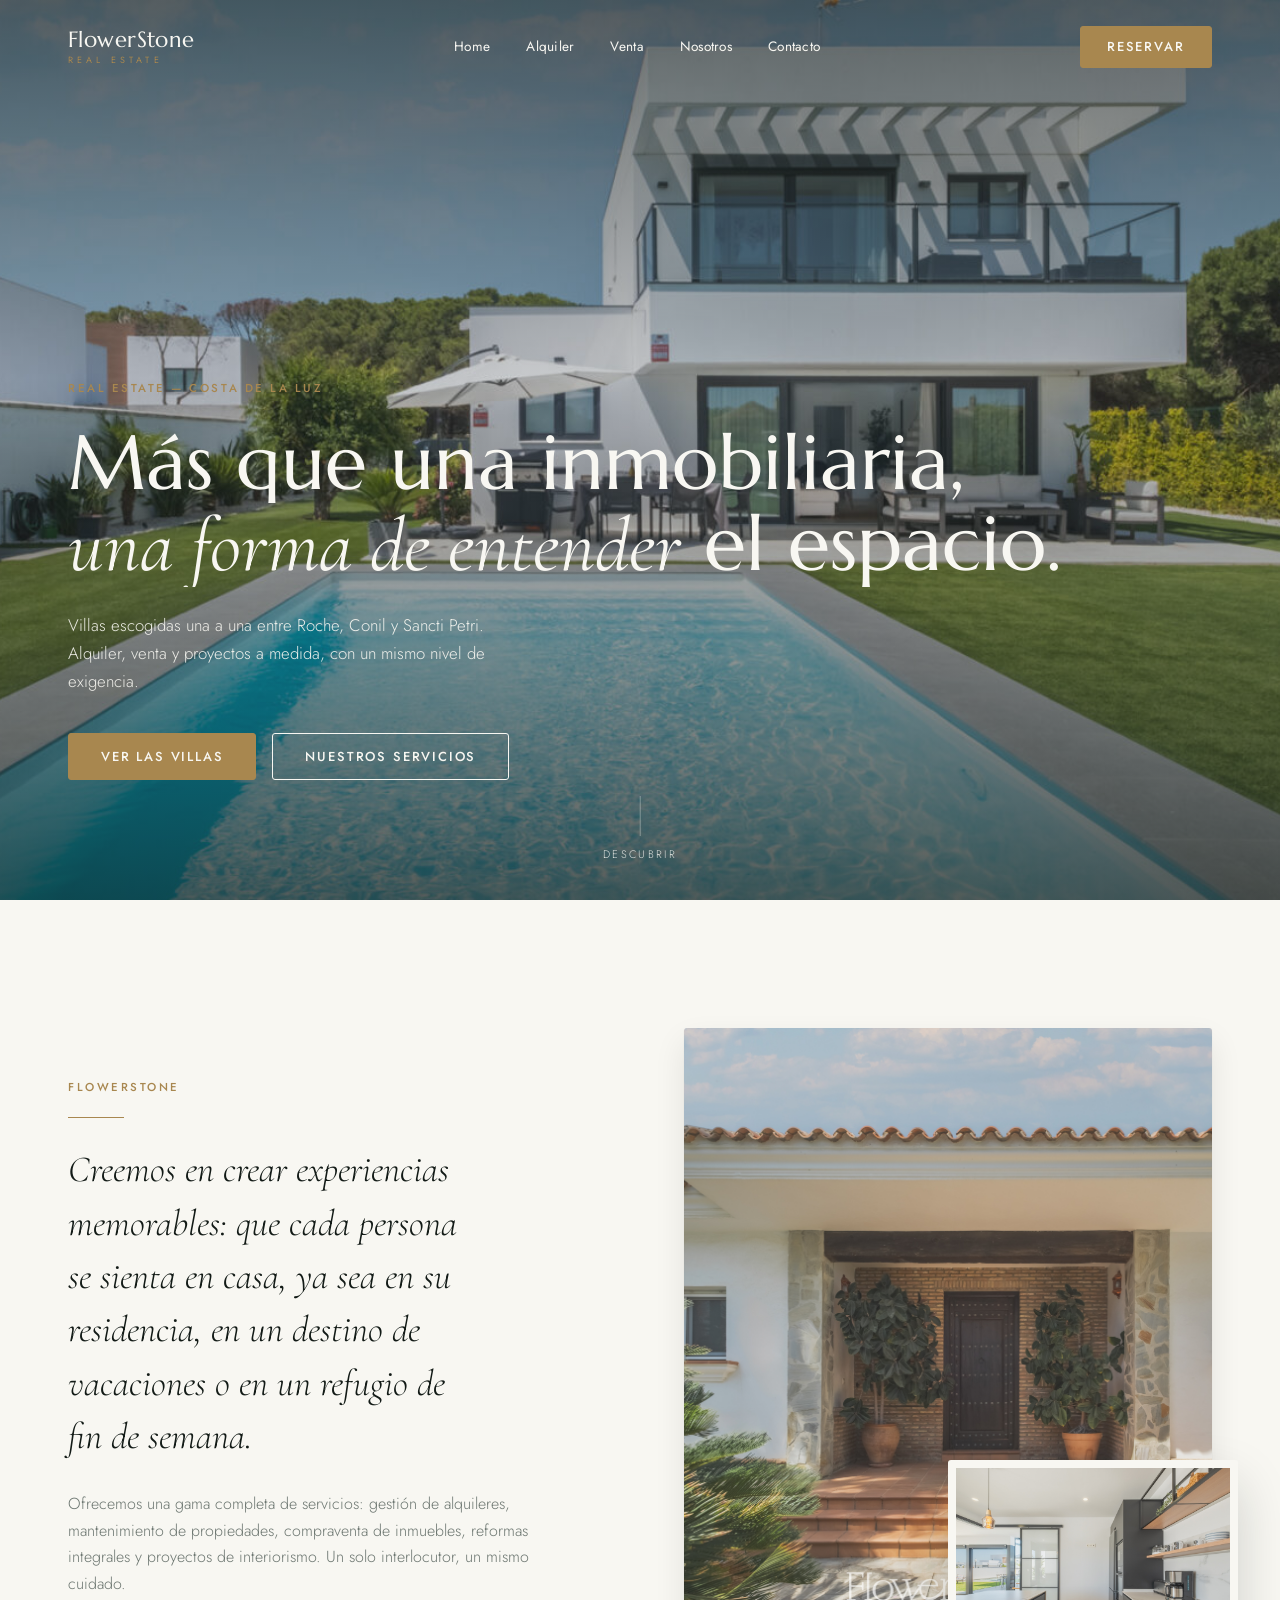
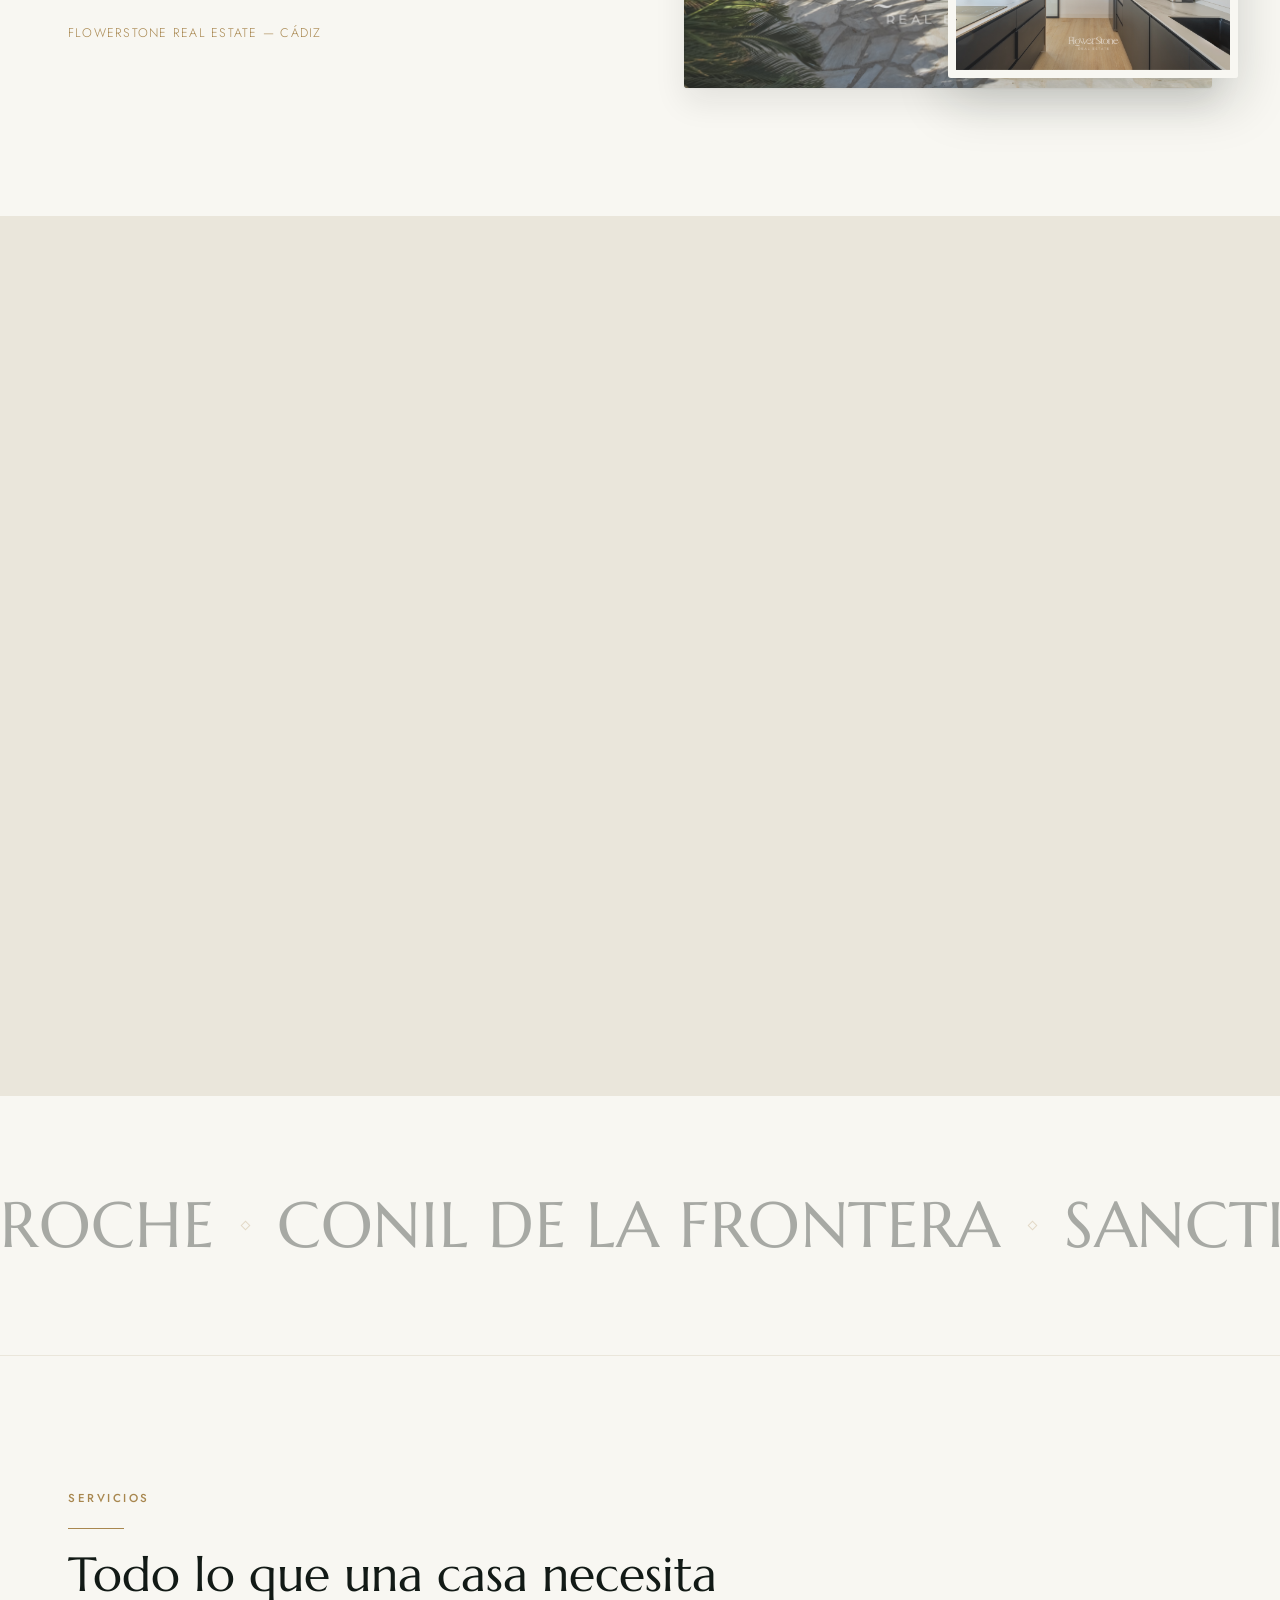
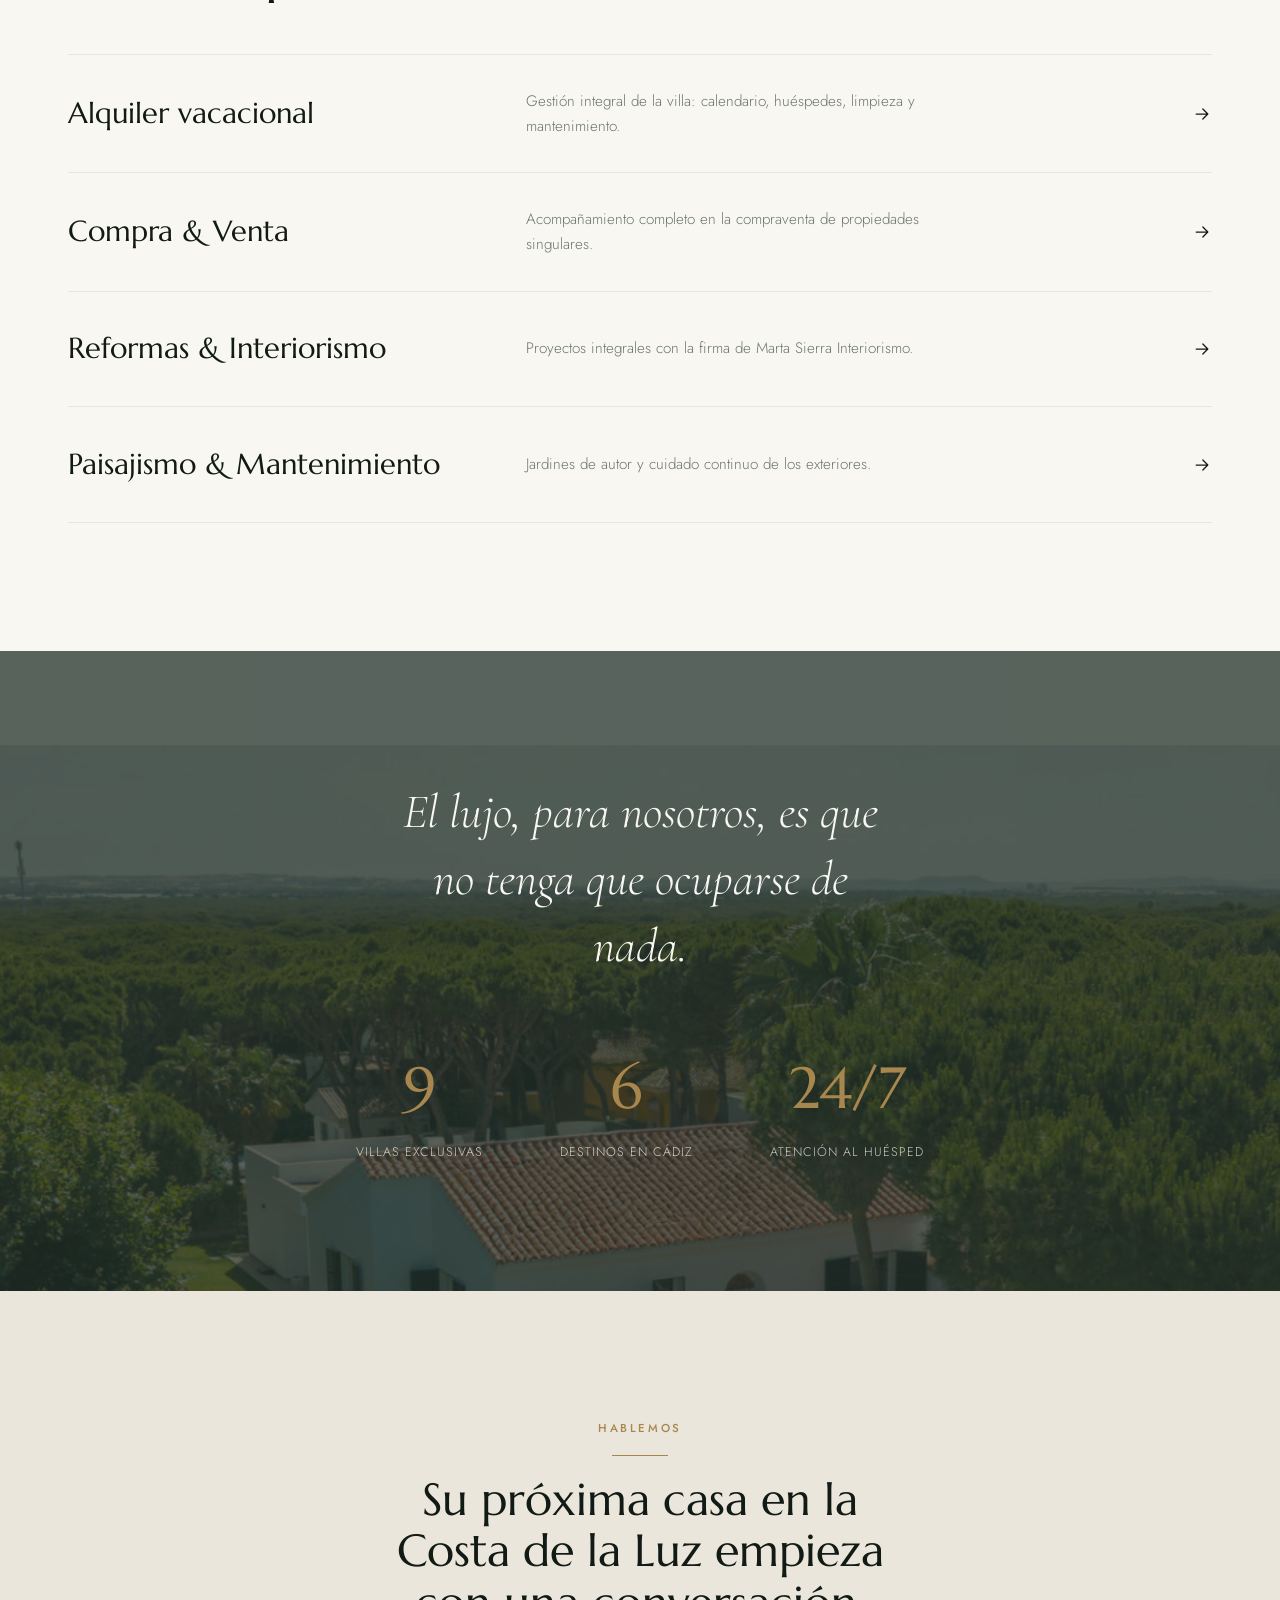
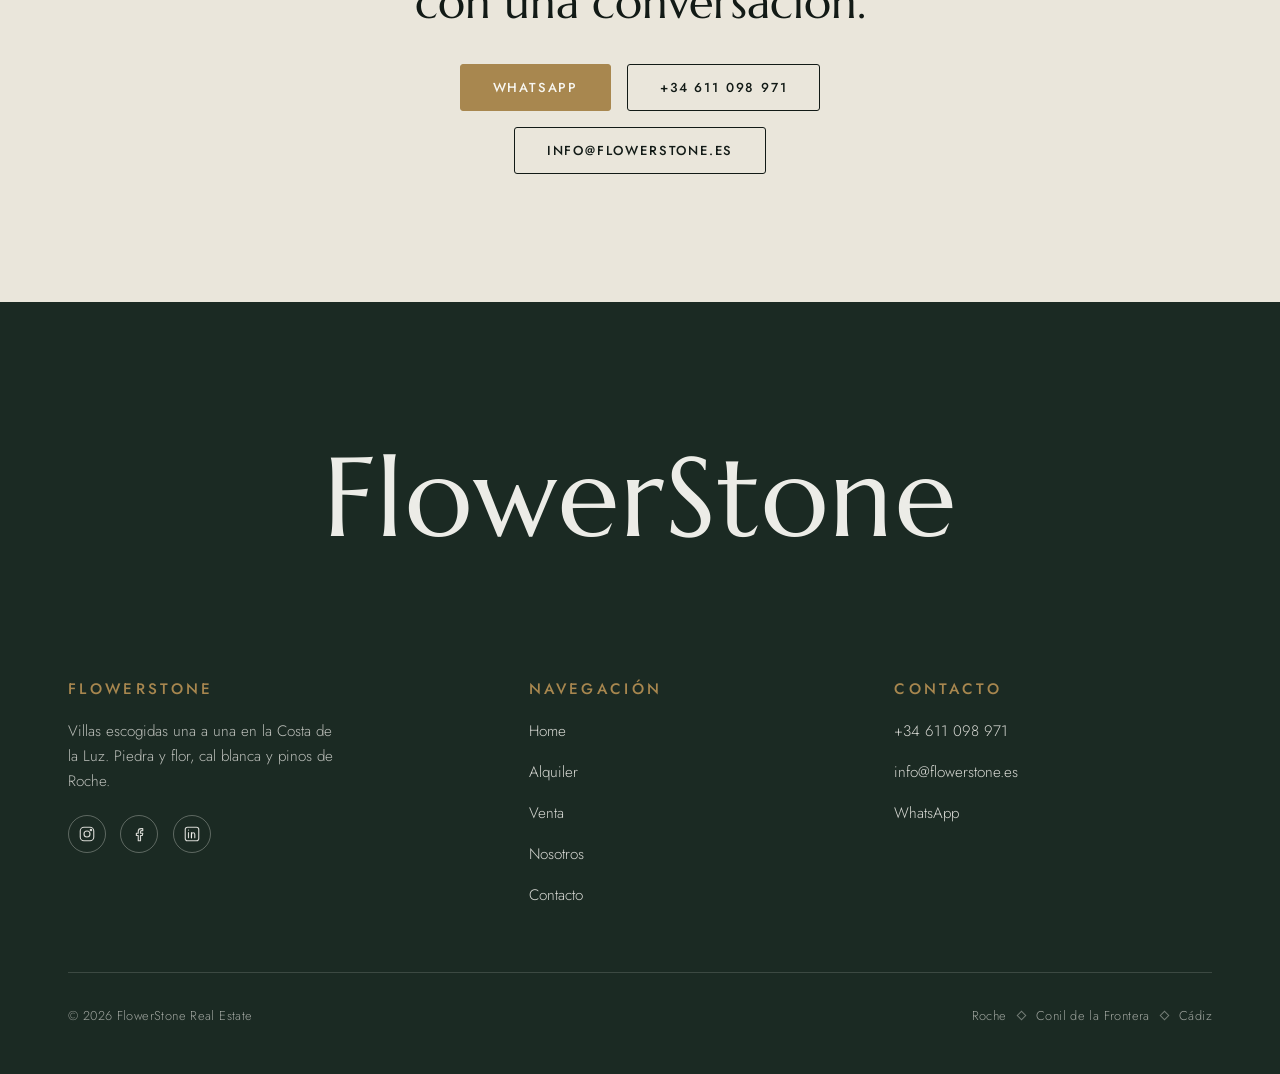
==== index.html @ 2dc4daee "Rediseño premium de FlowerStone Real Estate (home + alquiler) Sitio estático de dos páginas con sist" ====
<!doctype html>
<html lang="es">
<head>
  <meta charset="UTF-8">
  <meta name="viewport" content="width=device-width, initial-scale=1">
  <title>FlowerStone Real Estate — Villas en la Costa de la Luz</title>
  <meta name="description" content="FlowerStone Real Estate: villas escogidas una a una en Roche, Conil y Sancti Petri. Alquiler, venta, reformas e interiorismo con un mismo nivel de exigencia.">
  <link rel="icon" href="assets/img/favicon.webp" type="image/webp">

  <link rel="preconnect" href="https://fonts.googleapis.com">
  <link rel="preconnect" href="https://fonts.gstatic.com" crossorigin>
  <link href="https://fonts.googleapis.com/css2?family=Marcellus&family=Cormorant+Garamond:ital,wght@1,400;1,500;1,600&family=Jost:wght@300;400;500&display=swap" rel="stylesheet">

  <link rel="preload" as="image" href="assets/img/joviano-hero.jpg" fetchpriority="high">
  <link rel="stylesheet" href="css/styles.css">
</head>
<body>

  <div id="preloader" aria-hidden="true">
    <span class="preloader__word">FlowerStone</span>
  </div>

  <header class="nav" id="nav">
    <div class="container nav__inner">
      <a class="logo" href="index.html" aria-label="FlowerStone Real Estate — inicio">
        <span class="logo__word">FlowerStone</span><span class="logo__sub">Real Estate</span>
      </a>
      <nav class="nav__links" aria-label="Principal">
        <a href="index.html">Home</a>
        <a href="alquiler.html">Alquiler</a>
        <a href="https://flowerstone.es/propiedades-en-venta/">Venta</a>
        <a href="https://flowerstone.es/nosotros/">Nosotros</a>
        <a href="https://flowerstone.es/contact/">Contacto</a>
      </nav>
      <a class="btn btn--bronze nav__cta" data-magnetic href="https://api.whatsapp.com/send?phone=611098971">Reservar</a>
      <button class="nav__toggle" aria-label="Abrir menú" aria-expanded="false"><span></span><span></span></button>
    </div>
  </header>

  <main id="main">

    <!-- 3. HERO -->
    <section class="hero" id="hero">
      <div class="hero__media">
        <img src="assets/img/joviano-hero.jpg" alt="Villa Joviano al atardecer, piscina privada frente al pinar de la Costa de la Luz" fetchpriority="high">
        <div class="hero__scrim"></div>
      </div>
      <div class="container hero__content">
        <p class="eyebrow">Real Estate — Costa de la Luz</p>
        <h1 class="hero__title">
          <span class="hero__line"><span class="hero__line-inner">Más que una inmobiliaria,</span></span>
          <span class="hero__line"><span class="hero__line-inner"><em>una forma de entender</em> el espacio.</span></span>
        </h1>
        <p class="hero__sub">Villas escogidas una a una entre Roche, Conil y Sancti Petri. Alquiler, venta y proyectos a medida, con un mismo nivel de exigencia.</p>
        <div class="hero__actions">
          <a class="btn btn--bronze" data-magnetic href="alquiler.html">Ver las villas</a>
          <a class="btn btn--ghost" data-magnetic href="#servicios">Nuestros servicios</a>
        </div>
      </div>
      <a href="#manifiesto" class="hero__scroll">
        <span class="hero__scroll-line"></span>
        <span>Descubrir</span>
      </a>
    </section>

    <!-- 4. MANIFIESTO -->
    <section class="manifiesto" id="manifiesto">
      <div class="container manifiesto__grid">
        <div class="manifiesto__text">
          <p class="eyebrow reveal">FlowerStone</p>
          <span class="rule reveal" data-delay="1"></span>
          <blockquote class="manifiesto__quote reveal" data-delay="1">Creemos en crear experiencias memorables: que cada persona se sienta en casa, ya sea en su residencia, en un destino de vacaciones o en un refugio de fin de semana.</blockquote>
          <p class="manifiesto__body reveal" data-delay="2">Ofrecemos una gama completa de servicios: gestión de alquileres, mantenimiento de propiedades, compraventa de inmuebles, reformas integrales y proyectos de interiorismo. Un solo interlocutor, un mismo cuidado.</p>
          <p class="manifiesto__signature reveal" data-delay="3">FlowerStone Real Estate — Cádiz</p>
        </div>
        <div class="manifiesto__media reveal" data-delay="2">
          <div class="manifiesto__media-main">
            <img src="assets/img/interior-1.jpg" alt="Interior luminoso de una villa FlowerStone, líneas cálidas y mobiliario cuidado" loading="lazy">
          </div>
          <div class="manifiesto__media-offset">
            <img src="assets/img/guadalajara-2.jpg" alt="Detalle del jardín y la piscina de Villa Guadalajara" loading="lazy">
          </div>
        </div>
      </div>
    </section>

    <!-- 5. VILLAS DESTACADAS -->
    <section class="villas-featured" id="villas">
      <div class="container">
        <div class="villas-featured__header reveal">
          <div>
            <p class="eyebrow">La colección</p>
            <span class="rule" data-delay="1"></span>
            <h2>Villas que <em>respiran</em> calma</h2>
          </div>
          <a class="villas-featured__all" href="alquiler.html">
            Ver todas
            <svg viewBox="0 0 24 24" fill="none" stroke="currentColor" stroke-width="1.5" stroke-linecap="round" stroke-linejoin="round" aria-hidden="true"><path d="M5 12h14M13 6l6 6-6 6"/></svg>
          </a>
        </div>

        <div class="villas-featured__grid">
          <a class="villa-card reveal" data-delay="1" href="https://flowerstone.es/properties/villa-suecia/">
            <div class="villa-card__media">
              <img src="assets/img/suecia.png" alt="Villa Suecia, fachada y piscina privada en Roche" loading="lazy">
              <span class="villa-card__price">desde 915 € / noche</span>
            </div>
            <div class="villa-card__body">
              <h3 class="villa-card__name">Villa Suecia</h3>
              <p class="villa-card__meta">
                <svg viewBox="0 0 24 24" fill="none" stroke="currentColor" stroke-width="1.5" stroke-linecap="round" stroke-linejoin="round" aria-hidden="true"><path d="M12 21s-7-7.58-7-12a7 7 0 0 1 14 0c0 4.42-7 12-7 12Z"/><circle cx="12" cy="9" r="2.4"/></svg>
                Roche, Conil
              </p>
              <p class="villa-card__desc">Amplia y elegante, pensada para familias numerosas y grupos.</p>
              <span class="villa-card__link">
                Ver villa
                <svg viewBox="0 0 24 24" fill="none" stroke="currentColor" stroke-width="1.5" stroke-linecap="round" stroke-linejoin="round" aria-hidden="true"><path d="M5 12h14M13 6l6 6-6 6"/></svg>
              </span>
            </div>
          </a>

          <a class="villa-card reveal" data-delay="2" href="https://flowerstone.es/properties/villa-america/">
            <div class="villa-card__media">
              <img src="assets/img/america-hero.jpg" alt="Villa América junto a los pinos, luz atlántica al atardecer" loading="lazy">
              <span class="villa-card__price">desde 450 € / noche</span>
            </div>
            <div class="villa-card__body">
              <h3 class="villa-card__name">Villa América</h3>
              <p class="villa-card__meta">
                <svg viewBox="0 0 24 24" fill="none" stroke="currentColor" stroke-width="1.5" stroke-linecap="round" stroke-linejoin="round" aria-hidden="true"><path d="M12 21s-7-7.58-7-12a7 7 0 0 1 14 0c0 4.42-7 12-7 12Z"/><circle cx="12" cy="9" r="2.4"/></svg>
                Roche, Conil
              </p>
              <p class="villa-card__desc">Luz atlántica y espacios abiertos a un jardín en calma.</p>
              <span class="villa-card__link">
                Ver villa
                <svg viewBox="0 0 24 24" fill="none" stroke="currentColor" stroke-width="1.5" stroke-linecap="round" stroke-linejoin="round" aria-hidden="true"><path d="M5 12h14M13 6l6 6-6 6"/></svg>
              </span>
            </div>
          </a>

          <a class="villa-card reveal" data-delay="3" href="https://flowerstone.es/properties/villa-joviano/">
            <div class="villa-card__media">
              <img src="assets/img/joviano-hero.jpg" alt="Villa Joviano, arquitectura serena junto a la piscina" loading="lazy">
              <span class="villa-card__price">desde 330 € / noche</span>
            </div>
            <div class="villa-card__body">
              <h3 class="villa-card__name">Villa Joviano</h3>
              <p class="villa-card__meta">
                <svg viewBox="0 0 24 24" fill="none" stroke="currentColor" stroke-width="1.5" stroke-linecap="round" stroke-linejoin="round" aria-hidden="true"><path d="M12 21s-7-7.58-7-12a7 7 0 0 1 14 0c0 4.42-7 12-7 12Z"/><circle cx="12" cy="9" r="2.4"/></svg>
                Costa de la Luz
              </p>
              <p class="villa-card__desc">Arquitectura serena con piscina privada frente al pinar.</p>
              <span class="villa-card__link">
                Ver villa
                <svg viewBox="0 0 24 24" fill="none" stroke="currentColor" stroke-width="1.5" stroke-linecap="round" stroke-linejoin="round" aria-hidden="true"><path d="M5 12h14M13 6l6 6-6 6"/></svg>
              </span>
            </div>
          </a>
        </div>
      </div>
    </section>

    <!-- 6. MARQUEE DESTINOS -->
    <section class="marquee-section" aria-label="Destinos FlowerStone">
      <div class="marquee">
        <div class="marquee__track">
          <span class="marquee__group">
            ROCHE <span class="diamond"></span> CONIL DE LA FRONTERA <span class="diamond"></span> SANCTI PETRI <span class="diamond"></span> LA BARROSA <span class="diamond"></span> EL PALMAR <span class="diamond"></span> CÁDIZ <span class="diamond"></span>
          </span>
          <span class="marquee__group" aria-hidden="true">
            ROCHE <span class="diamond"></span> CONIL DE LA FRONTERA <span class="diamond"></span> SANCTI PETRI <span class="diamond"></span> LA BARROSA <span class="diamond"></span> EL PALMAR <span class="diamond"></span> CÁDIZ <span class="diamond"></span>
          </span>
        </div>
      </div>
    </section>

    <!-- 7. SERVICIOS -->
    <section class="servicios" id="servicios">
      <div class="container">
        <div class="servicios__header reveal">
          <p class="eyebrow">Servicios</p>
          <span class="rule" data-delay="1"></span>
          <h2>Todo lo que una casa necesita</h2>
        </div>

        <div class="service-rows">
          <a class="service-row reveal" href="alquiler.html" data-thumb="assets/img/francia-2.jpg">
            <span class="service-row__name">Alquiler vacacional</span>
            <span class="service-row__desc">Gestión integral de la villa: calendario, huéspedes, limpieza y mantenimiento.</span>
            <span class="service-row__arrow">
              <svg viewBox="0 0 24 24" fill="none" stroke="currentColor" stroke-width="1.5" stroke-linecap="round" stroke-linejoin="round" aria-hidden="true"><path d="M5 12h14M13 6l6 6-6 6"/></svg>
            </span>
          </a>
          <a class="service-row reveal" data-delay="1" href="https://flowerstone.es/compra-venta/" data-thumb="assets/img/irlanda-2.jpg">
            <span class="service-row__name">Compra &amp; Venta</span>
            <span class="service-row__desc">Acompañamiento completo en la compraventa de propiedades singulares.</span>
            <span class="service-row__arrow">
              <svg viewBox="0 0 24 24" fill="none" stroke="currentColor" stroke-width="1.5" stroke-linecap="round" stroke-linejoin="round" aria-hidden="true"><path d="M5 12h14M13 6l6 6-6 6"/></svg>
            </span>
          </a>
          <a class="service-row reveal" data-delay="2" href="https://flowerstone.es/reformas/" data-thumb="assets/img/interior-2.jpg">
            <span class="service-row__name">Reformas &amp; Interiorismo</span>
            <span class="service-row__desc">Proyectos integrales con la firma de Marta Sierra Interiorismo.</span>
            <span class="service-row__arrow">
              <svg viewBox="0 0 24 24" fill="none" stroke="currentColor" stroke-width="1.5" stroke-linecap="round" stroke-linejoin="round" aria-hidden="true"><path d="M5 12h14M13 6l6 6-6 6"/></svg>
            </span>
          </a>
          <a class="service-row reveal" data-delay="3" href="https://flowerstone.es/paisajismo/" data-thumb="assets/img/guadalajara-2.jpg">
            <span class="service-row__name">Paisajismo &amp; Mantenimiento</span>
            <span class="service-row__desc">Jardines de autor y cuidado continuo de los exteriores.</span>
            <span class="service-row__arrow">
              <svg viewBox="0 0 24 24" fill="none" stroke="currentColor" stroke-width="1.5" stroke-linecap="round" stroke-linejoin="round" aria-hidden="true"><path d="M5 12h14M13 6l6 6-6 6"/></svg>
            </span>
          </a>
        </div>
      </div>
      <div class="service-row__floating" aria-hidden="true"><img alt=""></div>
    </section>

    <!-- 8. BANDA EXPERIENCIA (parallax) + CONTADORES -->
    <section class="experience">
      <div class="experience__media">
        <img src="assets/img/america-hero.jpg" alt="Villa América entre pinos, luz cálida de la Costa de la Luz" loading="lazy">
      </div>
      <div class="experience__scrim"></div>
      <div class="container experience__content">
        <blockquote class="experience__quote reveal">El lujo, para nosotros, es que no tenga que ocuparse de nada.</blockquote>
        <div class="stats">
          <div class="stats__item reveal" data-delay="1">
            <span class="stats__value" data-count data-target="9">0</span>
            <span class="stats__label">villas exclusivas</span>
          </div>
          <div class="stats__item reveal" data-delay="2">
            <span class="stats__value" data-count data-target="6">0</span>
            <span class="stats__label">destinos en Cádiz</span>
          </div>
          <div class="stats__item reveal" data-delay="3">
            <span class="stats__value">24/7</span>
            <span class="stats__label">atención al huésped</span>
          </div>
        </div>
      </div>
    </section>

    <!-- 9. CTA BAND -->
    <section class="cta-band">
      <div class="container cta-band__inner">
        <p class="eyebrow reveal">Hablemos</p>
        <span class="rule reveal" data-delay="1"></span>
        <h2 class="reveal" data-delay="1">Su próxima casa en la Costa de la Luz empieza con una conversación.</h2>
        <div class="cta-band__actions reveal" data-delay="2">
          <a class="btn btn--bronze" data-magnetic href="https://api.whatsapp.com/send?phone=611098971">WhatsApp</a>
          <a class="btn btn--ghost" data-magnetic href="tel:+34611098971">+34 611 098 971</a>
          <a class="btn btn--ghost" data-magnetic href="mailto:info@flowerstone.es">info@flowerstone.es</a>
        </div>
      </div>
    </section>

  </main>

  <!-- 10. FOOTER -->
  <footer class="footer">
    <div class="container">
      <p class="footer__wordmark">FlowerStone</p>
      <div class="footer__grid">
        <div class="footer__col">
          <p class="eyebrow">FlowerStone</p>
          <p>Villas escogidas una a una en la Costa de la Luz. Piedra y flor, cal blanca y pinos de Roche.</p>
          <div class="footer__social">
            <a href="https://www.instagram.com/flowerstone_realestate/" aria-label="Instagram" target="_blank" rel="noopener">
              <svg viewBox="0 0 24 24" fill="none" stroke="currentColor" stroke-width="1.5" stroke-linecap="round" stroke-linejoin="round" aria-hidden="true"><rect x="3" y="3" width="18" height="18" rx="5"/><circle cx="12" cy="12" r="4"/><circle cx="17.3" cy="6.7" r="1"/></svg>
            </a>
            <a href="https://www.facebook.com/p/FlowerStone-61554717839087/" aria-label="Facebook" target="_blank" rel="noopener">
              <svg viewBox="0 0 24 24" fill="none" stroke="currentColor" stroke-width="1.5" stroke-linecap="round" stroke-linejoin="round" aria-hidden="true"><path d="M14 21v-7h2.5l.5-3H14V9c0-.9.3-1.5 1.6-1.5H17V4.9c-.3 0-1.2-.1-2.3-.1-2.3 0-3.7 1.4-3.7 3.9V11H8.5v3H11v7h3Z"/></svg>
            </a>
            <a href="https://www.linkedin.com/company/flowerstone-real-estate/" aria-label="LinkedIn" target="_blank" rel="noopener">
              <svg viewBox="0 0 24 24" fill="none" stroke="currentColor" stroke-width="1.5" stroke-linecap="round" stroke-linejoin="round" aria-hidden="true"><rect x="3" y="3" width="18" height="18" rx="3"/><line x1="7.3" y1="10.2" x2="7.3" y2="17"/><line x1="7.3" y1="6.8" x2="7.3" y2="6.81"/><path d="M11.3 17v-4.2c0-1.3.9-2.4 2.3-2.4s2.1 1.1 2.1 2.4V17"/><line x1="11.3" y1="10.2" x2="11.3" y2="17"/></svg>
            </a>
          </div>
        </div>
        <nav class="footer__col" aria-label="Footer">
          <p class="eyebrow">Navegación</p>
          <a href="index.html">Home</a>
          <a href="alquiler.html">Alquiler</a>
          <a href="https://flowerstone.es/propiedades-en-venta/">Venta</a>
          <a href="https://flowerstone.es/nosotros/">Nosotros</a>
          <a href="https://flowerstone.es/contact/">Contacto</a>
        </nav>
        <div class="footer__col">
          <p class="eyebrow">Contacto</p>
          <a href="tel:+34611098971">+34 611 098 971</a>
          <a href="mailto:info@flowerstone.es">info@flowerstone.es</a>
          <a href="https://api.whatsapp.com/send?phone=611098971">WhatsApp</a>
        </div>
      </div>
      <div class="footer__bottom">
        <span>© 2026 FlowerStone Real Estate</span>
        <span class="footer__places">Roche <span class="diamond"></span> Conil de la Frontera <span class="diamond"></span> Cádiz</span>
      </div>
    </div>
  </footer>

  <script src="js/main.js"></script>
</body>
</html>
---- css/styles.css ----
/* =========================================================================
   FlowerStone Real Estate — CSS compartido (home + alquiler)
   "Piedra y flor": mineral (Marcellus) + botánico (Cormorant italic) + Jost.
   Contrato de clases compartidas: nav, footer, botones, villa-card, reveal,
   marquee, cta-band, eyebrow/rule/diamond, container. Ver DESIGN-SPEC.md.
   ========================================================================= */

/* ---------- Tokens ---------- */
:root {
  --ink:    #121A16;
  --pine:   #1B2A23;
  --paper:  #F8F7F2;
  --stone:  #EAE6DB;
  --bronze: #A8874F;
  --mist:   #6C7670;

  --font-display: 'Marcellus', serif;
  --font-accent:  'Cormorant Garamond', serif;
  --font-body:    'Jost', sans-serif;

  --ease: cubic-bezier(.25,.8,.25,1);

  --container-max: 1240px;
  --container-pad: clamp(1.25rem, 4vw, 3rem);
  --section-pad:   clamp(5rem, 10vw, 9rem);

  --radius-sm: 3px;
  --shadow-card:       0 1px 2px rgba(18,26,22,.05), 0 14px 32px rgba(18,26,22,.09);
  --shadow-card-hover: 0 24px 52px rgba(18,26,22,.18);
}

/* ---------- Reset ligero ---------- */
*, *::before, *::after { box-sizing: border-box; }
* { margin: 0; padding: 0; }
html { -webkit-text-size-adjust: 100%; scroll-behavior: smooth; }
body {
  overflow-x: clip;
  background: var(--paper);
  color: var(--ink);
  font-family: var(--font-body);
  font-weight: 300;
  font-size: 16px;
  line-height: 1.65;
  -webkit-font-smoothing: antialiased;
  -moz-osx-font-smoothing: grayscale;
  text-rendering: optimizeLegibility;
}
img, picture, video, svg { display: block; max-width: 100%; height: auto; }
a { color: inherit; text-decoration: none; }
ul, ol { list-style: none; }
button { font: inherit; background: none; border: none; padding: 0; }
input, textarea, select { font: inherit; color: inherit; }
h1, h2, h3, h4 {
  font-family: var(--font-display);
  font-weight: 400;
  line-height: 1.15;
  text-wrap: balance;
}
p { max-width: 65ch; }
em, i { font-family: var(--font-accent); font-style: italic; font-weight: 400; }
::selection { background: rgba(168,135,79,.28); color: var(--ink); }

/* Focus visible global */
a:focus-visible,
button:focus-visible,
[tabindex]:focus-visible {
  outline: 2px solid var(--bronze);
  outline-offset: 3px;
  border-radius: 2px;
}
.btn:focus:not(:focus-visible) { outline: none; }

/* ---------- Layout ---------- */
.container {
  width: 100%;
  max-width: var(--container-max);
  margin-inline: auto;
  padding-inline: var(--container-pad);
}

/* =========================================================================
   Botones
   ========================================================================= */
.btn {
  position: relative;
  display: inline-flex;
  align-items: center;
  justify-content: center;
  gap: .55rem;
  font-family: var(--font-body);
  font-weight: 500;
  text-transform: uppercase;
  letter-spacing: .14em;
  font-size: 13px;
  line-height: 1;
  padding: 1rem 2rem;
  border-radius: var(--radius-sm);
  border: 1px solid transparent;
  cursor: pointer;
  overflow: hidden;
  isolation: isolate;
  white-space: nowrap;
  transition: background-color .35s var(--ease), color .35s var(--ease),
              border-color .35s var(--ease), transform .35s var(--ease),
              box-shadow .35s var(--ease);
}
.btn--bronze {
  background: var(--bronze);
  border-color: var(--bronze);
  color: var(--paper);
}
.btn--bronze:hover,
.btn--bronze:focus-visible {
  background: var(--ink);
  border-color: var(--ink);
  transform: translateY(-3px);
  box-shadow: 0 16px 30px rgba(18,26,22,.28);
}
/* Ghost: hereda color del contexto (currentColor) para funcionar tanto sobre
   fondos oscuros (hero, pine) como claros (stone, paper). El relleno hover
   es siempre --ink con texto --paper: buen contraste en ambos casos. */
.btn--ghost {
  background: transparent;
  border-color: currentColor;
  color: currentColor;
}
.btn--ghost::before {
  content: '';
  position: absolute;
  inset: 0;
  background: var(--ink);
  transform: scaleX(0);
  transform-origin: left;
  transition: transform .4s var(--ease);
  z-index: -1;
}
.btn--ghost:hover,
.btn--ghost:focus-visible { color: var(--paper); }
.btn--ghost:hover::before,
.btn--ghost:focus-visible::before { transform: scaleX(1); }

/* =========================================================================
   Eyebrow / Rule / Diamond — firma visual
   ========================================================================= */
.eyebrow {
  display: inline-flex;
  align-items: center;
  gap: .55rem;
  font-family: var(--font-body);
  font-weight: 500;
  text-transform: uppercase;
  letter-spacing: .22em;
  font-size: 11.5px;
  color: var(--bronze);
}
.rule {
  display: block;
  width: 3.5rem;
  height: 1px;
  background: var(--bronze);
  transform-origin: left;
  transform: scaleX(0);
  transition: transform 1.1s ease;
  margin-block: 1.1rem 0;
}
.rule.in-view { transform: scaleX(1); }
.diamond {
  display: inline-block;
  width: 7px;
  height: 7px;
  border: 1px solid var(--bronze);
  transform: rotate(45deg);
  flex: none;
}

/* =========================================================================
   Reveal on scroll
   ========================================================================= */
.reveal {
  opacity: 0;
  transform: translateY(26px);
  transition: opacity .8s var(--ease), transform .8s var(--ease);
}
.reveal.in-view { opacity: 1; transform: translateY(0); }
.reveal[data-delay="1"] { transition-delay: .1s; }
.reveal[data-delay="2"] { transition-delay: .2s; }
.reveal[data-delay="3"] { transition-delay: .3s; }

/* =========================================================================
   Preloader (solo home)
   ========================================================================= */
#preloader {
  position: fixed;
  inset: 0;
  z-index: 9999;
  display: flex;
  align-items: center;
  justify-content: center;
  background: var(--ink);
  transition: transform 1s var(--ease);
  will-change: transform;
}
#preloader.preloader--lift { transform: translateY(-100%); }
.preloader__word {
  font-family: var(--font-display);
  color: var(--paper);
  font-size: clamp(1.8rem, 5vw, 3rem);
  letter-spacing: .04em;
  opacity: 0;
  transform: translateY(16px);
  animation: preloaderRise 1s var(--ease) .1s forwards;
}
@keyframes preloaderRise { to { opacity: 1; transform: translateY(0); } }
body.is-loading { overflow: hidden; height: 100vh; }

/* =========================================================================
   Logo
   ========================================================================= */
.logo {
  display: inline-flex;
  flex-direction: column;
  gap: .3rem;
  line-height: 1;
}
.logo__word {
  font-family: var(--font-display);
  font-size: 1.35rem;
  letter-spacing: .02em;
  color: currentColor;
}
.logo__sub {
  font-family: var(--font-body);
  font-weight: 400;
  text-transform: uppercase;
  font-size: 9px;
  letter-spacing: .45em;
  color: var(--bronze);
}

/* =========================================================================
   Nav
   ========================================================================= */
.nav {
  position: fixed;
  inset-inline: 0;
  top: 0;
  z-index: 1000;
  padding-block: 1.6rem;
  color: var(--paper);
  transition: background-color .4s var(--ease), border-color .4s var(--ease),
              padding-block .4s var(--ease), color .4s var(--ease);
}
.nav__inner {
  display: flex;
  align-items: center;
  justify-content: space-between;
  gap: 2rem;
}
.nav__links {
  display: flex;
  align-items: center;
  gap: 2.25rem;
}
.nav__links a {
  position: relative;
  font-size: .85rem;
  font-weight: 400;
  letter-spacing: .02em;
  padding-block: .35rem;
  transition: color .3s var(--ease);
}
.nav__links a::after {
  content: '';
  position: absolute;
  left: 50%;
  right: 50%;
  bottom: 0;
  height: 1px;
  background: var(--bronze);
  transition: left .3s var(--ease), right .3s var(--ease);
}
.nav__links a:hover::after,
.nav__links a[aria-current="page"]::after { left: 0; right: 0; }
.nav__links a[aria-current="page"] { color: var(--bronze); }

.nav--solid {
  background: rgba(248,247,242,.85);
  -webkit-backdrop-filter: blur(14px);
  backdrop-filter: blur(14px);
  border-bottom: 1px solid var(--stone);
  padding-block: 1.05rem;
  color: var(--ink);
}

.nav__cta { padding: .85rem 1.65rem; }

.nav__toggle {
  display: none;
  flex-direction: column;
  justify-content: center;
  align-items: center;
  gap: 5px;
  width: 40px;
  height: 40px;
  cursor: pointer;
  flex: none;
}
.nav__toggle span {
  width: 22px;
  height: 1px;
  background: currentColor;
  transition: transform .35s var(--ease), opacity .35s var(--ease);
}

@media (max-width: 899px) {
  .nav__toggle { display: flex; }
  .nav__links {
    position: fixed;
    inset: 0;
    z-index: 999;
    flex-direction: column;
    justify-content: center;
    align-items: center;
    gap: 2.25rem;
    background: var(--pine);
    opacity: 0;
    pointer-events: none;
    transition: opacity .4s var(--ease);
  }
  .nav__links a {
    font-family: var(--font-display);
    font-size: 1.7rem;
    color: var(--paper);
    opacity: 0;
    transform: translateY(16px);
    transition: opacity .5s var(--ease), transform .5s var(--ease);
  }
  .nav__links a:nth-child(1) { transition-delay: .08s; }
  .nav__links a:nth-child(2) { transition-delay: .14s; }
  .nav__links a:nth-child(3) { transition-delay: .2s; }
  .nav__links a:nth-child(4) { transition-delay: .26s; }
  .nav__links a:nth-child(5) { transition-delay: .32s; }
  .nav__links a::after { display: none; }

  .nav--menu-open .nav__links { opacity: 1; pointer-events: auto; }
  .nav--menu-open .nav__links a { opacity: 1; transform: translateY(0); }
  .nav--menu-open .nav__toggle span:nth-child(1) { transform: translateY(6px) rotate(45deg); }
  .nav--menu-open .nav__toggle span:nth-child(2) { transform: translateY(-6px) rotate(-45deg); }
  /* backdrop-filter crearía un containing block y encogería el panel fixed del menú */
  .nav--menu-open { color: var(--paper); background: transparent; border-bottom-color: transparent; -webkit-backdrop-filter: none; backdrop-filter: none; }
}
body.nav-open { overflow: hidden; }

/* =========================================================================
   Villa card
   ========================================================================= */
.villa-card {
  display: flex;
  flex-direction: column;
  cursor: pointer;
  color: inherit;
  transition: transform .4s var(--ease);
}
.villa-card:hover { transform: translateY(-6px); }
.villa-card__media {
  position: relative;
  overflow: hidden;
  aspect-ratio: 4 / 3;
  border-radius: var(--radius-sm);
  background: var(--stone);
  box-shadow: var(--shadow-card);
  transition: box-shadow .4s var(--ease);
}
.villa-card:hover .villa-card__media { box-shadow: var(--shadow-card-hover); }
.villa-card__media img {
  width: 100%;
  height: 100%;
  object-fit: cover;
  transition: transform .7s var(--ease);
}
.villa-card:hover .villa-card__media img { transform: scale(1.06); }
.villa-card__media::after {
  content: '';
  position: absolute;
  inset: 12px;
  border: 1px solid rgba(248,247,242,.65);
  opacity: 0;
  transition: opacity .4s var(--ease);
  pointer-events: none;
}
.villa-card:hover .villa-card__media::after { opacity: 1; }

.villa-card__price {
  display: inline-flex;
  align-items: center;
  background: rgba(248,247,242,.94);
  color: var(--ink);
  font-family: var(--font-body);
  font-weight: 500;
  font-size: .78rem;
  letter-spacing: .03em;
  padding: .55rem 1rem;
  border-radius: 999px;
  white-space: nowrap;
}
.villa-card__media > .villa-card__price {
  position: absolute;
  left: 1rem;
  bottom: 1rem;
  z-index: 2;
  -webkit-backdrop-filter: blur(6px);
  backdrop-filter: blur(6px);
}

.villa-card__body { padding-top: 1.4rem; }
.villa-card__name {
  font-family: var(--font-display);
  font-size: 1.5rem;
  margin-bottom: .4rem;
}
.villa-card__meta {
  display: flex;
  align-items: center;
  gap: .5rem;
  color: var(--mist);
  font-size: .85rem;
  letter-spacing: .02em;
  margin-bottom: .65rem;
}
.villa-card__meta svg { width: 13px; height: 13px; flex: none; stroke: var(--bronze); }
.villa-card__desc { color: var(--mist); font-size: .92rem; line-height: 1.55; margin-bottom: 1rem; }
.villa-card__link {
  display: inline-flex;
  align-items: center;
  gap: .5rem;
  color: var(--bronze);
  font-family: var(--font-body);
  font-weight: 500;
  font-size: .78rem;
  text-transform: uppercase;
  letter-spacing: .12em;
}
.villa-card__link svg {
  width: 15px;
  height: 15px;
  transform: translateX(-4px);
  opacity: 0;
  transition: transform .35s var(--ease), opacity .35s var(--ease);
}
.villa-card:hover .villa-card__link svg { transform: translateX(0); opacity: 1; }

/* =========================================================================
   Marquee
   ========================================================================= */
.marquee { overflow: hidden; width: 100%; }
.marquee__track {
  display: flex;
  width: max-content;
  animation: marqueeScroll 42s linear infinite;
}
.marquee:hover .marquee__track { animation-play-state: paused; }
.marquee__group {
  display: flex;
  align-items: center;
  white-space: nowrap;
  padding-inline-end: 3rem;
  font-family: var(--font-display);
  font-size: clamp(2rem, 5vw, 4rem);
  color: var(--ink);
  opacity: .35;
  letter-spacing: .01em;
}
.marquee__group .diamond { margin-inline: 1.75rem; opacity: .75; }
@keyframes marqueeScroll { to { transform: translateX(-50%); } }

/* =========================================================================
   CTA band
   ========================================================================= */
.cta-band {
  background: var(--stone);
  color: var(--ink);
  padding-block: var(--section-pad);
  text-align: center;
}
.cta-band__inner {
  max-width: 44rem;
  margin-inline: auto;
  display: flex;
  flex-direction: column;
  align-items: center;
}
.cta-band h2 {
  font-size: clamp(1.9rem, 4vw, 2.8rem);
  margin-block: 1.1rem 2.25rem;
  max-width: 20ch;
}
.cta-band__actions {
  display: flex;
  flex-wrap: wrap;
  justify-content: center;
  gap: 1rem;
}

/* =========================================================================
   Footer
   ========================================================================= */
.footer {
  background: var(--pine);
  color: var(--paper);
  padding-block: clamp(4rem, 8vw, 7rem) clamp(2rem, 4vw, 3rem);
}
.footer__wordmark {
  font-family: var(--font-display);
  font-size: clamp(3rem, 9vw, 7rem);
  opacity: .95;
  text-align: center;
  letter-spacing: .01em;
  margin-bottom: clamp(3rem, 7vw, 5.5rem);
}
.footer__grid {
  display: grid;
  grid-template-columns: 1.3fr 1fr 1fr;
  gap: 3rem;
  padding-bottom: clamp(3rem, 5vw, 4rem);
  border-bottom: 1px solid rgba(248,247,242,.15);
}
.footer__col { display: flex; flex-direction: column; gap: 1rem; }
.footer__col .eyebrow { color: var(--bronze); }
.footer__col p { color: rgba(248,247,242,.72); max-width: 30ch; font-size: .95rem; }
.footer__col a {
  color: rgba(248,247,242,.85);
  width: fit-content;
  font-size: .95rem;
  transition: color .3s var(--ease);
}
.footer__col a:hover { color: var(--bronze); }
.footer__social { display: flex; gap: .9rem; margin-top: .35rem; }
.footer__social a {
  width: 38px;
  height: 38px;
  display: flex;
  align-items: center;
  justify-content: center;
  border: 1px solid rgba(248,247,242,.3);
  border-radius: 50%;
  transition: border-color .3s var(--ease), background-color .3s var(--ease), color .3s var(--ease);
}
.footer__social a:hover { border-color: var(--bronze); background: rgba(168,135,79,.15); color: var(--bronze); }
.footer__social svg { width: 18px; height: 18px; stroke: currentColor; }

.footer__bottom {
  display: flex;
  flex-wrap: wrap;
  justify-content: space-between;
  align-items: center;
  gap: 1rem;
  padding-top: clamp(1.5rem, 3vw, 2rem);
  font-size: .8rem;
  letter-spacing: .03em;
  color: rgba(248,247,242,.6);
}
.footer__places { display: inline-flex; align-items: center; }
.footer__places .diamond { margin-inline: .7rem; border-color: rgba(248,247,242,.4); }

@media (max-width: 760px) {
  .footer__grid { grid-template-columns: 1fr; gap: 2.5rem; }
  .footer__bottom { flex-direction: column; align-items: flex-start; }
}

/* =========================================================================
   HOME — Hero
   ========================================================================= */
.hero {
  position: relative;
  min-height: 100vh;
  min-height: 100svh;
  display: flex;
  align-items: flex-end;
  overflow: hidden;
  color: var(--paper);
}
.hero__media { position: absolute; inset: 0; z-index: 0; overflow: hidden; }
.hero__media img {
  width: 100%;
  height: 100%;
  object-fit: cover;
  transform: scale(1.08);
  transition: transform 2.5s var(--ease);
}
.hero.hero--in .hero__media img { transform: scale(1); }
.hero__scrim {
  position: absolute;
  inset: 0;
  background: linear-gradient(180deg, rgba(18,26,22,.6) 0%, rgba(18,26,22,.18) 42%, rgba(18,26,22,.7) 100%);
}
.hero__content {
  position: relative;
  z-index: 1;
  width: 100%;
  padding-top: 9rem;
  padding-bottom: clamp(4.5rem, 10vw, 7.5rem);
  color: var(--paper);
}
.hero__content .eyebrow { color: var(--bronze); }
.hero__content .eyebrow,
.hero__sub,
.hero__actions {
  opacity: 0;
  transform: translateY(20px);
  transition: opacity .8s var(--ease), transform .8s var(--ease);
}
.hero.hero--in .hero__content .eyebrow { transition-delay: .05s; }
.hero.hero--in .hero__sub { transition-delay: .42s; }
.hero.hero--in .hero__actions { transition-delay: .56s; }
.hero.hero--in .hero__content .eyebrow,
.hero.hero--in .hero__sub,
.hero.hero--in .hero__actions { opacity: 1; transform: translateY(0); }
.hero__title {
  font-family: var(--font-display);
  font-size: clamp(2.6rem, 6vw, 5.2rem);
  line-height: 1.05;
  margin-block: 1.35rem 1.6rem;
  max-width: 17ch;
}
.hero__line { display: block; overflow: hidden; }
.hero__line-inner {
  display: block;
  transform: translateY(110%);
  opacity: 0;
  transition: transform .9s var(--ease), opacity .9s var(--ease);
}
.hero.hero--in .hero__line-inner { transform: translateY(0); opacity: 1; }
.hero__line:nth-child(1) .hero__line-inner { transition-delay: .1s; }
.hero__line:nth-child(2) .hero__line-inner { transition-delay: .22s; }
.hero__title em { font-family: var(--font-accent); font-style: italic; }
.hero__sub {
  max-width: 46ch;
  font-size: 1.05rem;
  font-weight: 300;
  color: rgba(248,247,242,.92);
  margin-bottom: 2.35rem;
}
.hero__actions { display: flex; flex-wrap: wrap; gap: 1rem; }

.hero__scroll {
  position: absolute;
  left: 50%;
  bottom: 2.25rem;
  transform: translateX(-50%);
  z-index: 1;
  display: flex;
  flex-direction: column;
  align-items: center;
  gap: .65rem;
  color: var(--paper);
  font-size: .68rem;
  letter-spacing: .22em;
  text-transform: uppercase;
  opacity: .85;
  transition: opacity .3s var(--ease);
}
.hero__scroll:hover { opacity: 1; }
.hero__scroll-line {
  width: 1px;
  height: 40px;
  background: rgba(248,247,242,.4);
  position: relative;
  overflow: hidden;
}
.hero__scroll-line::after {
  content: '';
  position: absolute;
  left: 0;
  top: -100%;
  width: 100%;
  height: 100%;
  background: var(--paper);
  animation: scrollLine 2.4s ease-in-out infinite;
}
@keyframes scrollLine {
  0%   { top: -100%; }
  50%  { top: 0%; }
  100% { top: 100%; }
}

@media (max-width: 600px) {
  .hero__content { padding-top: 7rem; }
}

/* =========================================================================
   HOME — Manifiesto
   ========================================================================= */
.manifiesto { padding-block: var(--section-pad); background: var(--paper); overflow: clip; }
.manifiesto__grid {
  display: grid;
  grid-template-columns: 1fr;
  gap: 3.5rem;
  align-items: center;
}
@media (min-width: 900px) {
  .manifiesto__grid { grid-template-columns: 1fr 1fr; gap: 5.5rem; }
}
.manifiesto__text { color: var(--ink); }
.manifiesto__quote {
  font-family: var(--font-accent);
  font-style: italic;
  font-size: clamp(1.6rem, 3vw, 2.3rem);
  line-height: 1.45;
  color: var(--ink);
  margin-block: 1.6rem 1.75rem;
  max-width: 26ch;
}
.manifiesto__body { max-width: 58ch; color: var(--mist); margin-bottom: 1.6rem; }
.manifiesto__signature {
  font-family: var(--font-body);
  font-size: .78rem;
  letter-spacing: .1em;
  text-transform: uppercase;
  color: var(--bronze);
}
.manifiesto__media { position: relative; margin-bottom: 3.5rem; }
.manifiesto__media-main {
  border-radius: var(--radius-sm);
  overflow: hidden;
  box-shadow: var(--shadow-card);
  aspect-ratio: 4 / 5;
}
.manifiesto__media-main img { width: 100%; height: 100%; object-fit: cover; }
.manifiesto__media-offset {
  position: absolute;
  width: 55%;
  aspect-ratio: 4 / 3;
  right: -5%;
  bottom: -3.5rem;
  border: 8px solid var(--paper);
  box-shadow: var(--shadow-card-hover);
  overflow: hidden;
  border-radius: var(--radius-sm);
}
.manifiesto__media-offset img { width: 100%; height: 100%; object-fit: cover; }
@media (min-width: 900px) { .manifiesto__media { margin-bottom: 0; } }
@media (max-width: 600px) {
  .manifiesto__media-offset { width: 62%; right: 0; bottom: -2.5rem; border-width: 6px; }
}

/* =========================================================================
   HOME — Villas destacadas
   ========================================================================= */
.villas-featured { padding-block: var(--section-pad); background: var(--stone); }
.villas-featured__header {
  display: flex;
  flex-wrap: wrap;
  justify-content: space-between;
  align-items: flex-end;
  gap: 2rem;
  margin-bottom: 3.75rem;
}
.villas-featured__header h2 {
  font-size: clamp(2rem, 4vw, 3rem);
  margin-top: 1.1rem;
  color: var(--ink);
}
.villas-featured__header h2 em { font-family: var(--font-accent); font-style: italic; }
.villas-featured__all {
  display: inline-flex;
  align-items: center;
  gap: .6rem;
  font-size: .85rem;
  letter-spacing: .04em;
  color: var(--ink);
  position: relative;
  padding-bottom: .35rem;
  flex: none;
}
.villas-featured__all::after {
  content: '';
  position: absolute;
  left: 0;
  right: 100%;
  bottom: 0;
  height: 1px;
  background: var(--bronze);
  transition: right .35s var(--ease);
}
.villas-featured__all:hover::after { right: 0; }
.villas-featured__all svg { width: 15px; height: 15px; transition: transform .35s var(--ease); }
.villas-featured__all:hover svg { transform: translateX(4px); }

.villas-featured__grid { display: grid; grid-template-columns: 1fr; gap: 2.75rem; }
@media (min-width: 640px) { .villas-featured__grid { grid-template-columns: repeat(2, 1fr); } }
@media (min-width: 1024px) { .villas-featured__grid { grid-template-columns: repeat(3, 1fr); gap: 2.5rem; } }

/* =========================================================================
   HOME — Marquee section wrapper
   ========================================================================= */
.marquee-section {
  padding-block: clamp(3rem, 6vw, 5rem);
  background: var(--paper);
  border-block: 1px solid var(--stone);
}

/* =========================================================================
   HOME — Servicios
   ========================================================================= */
.servicios { padding-block: var(--section-pad); background: var(--paper); position: relative; }
.servicios__header { margin-bottom: 3.25rem; }
.servicios__header h2 { font-size: clamp(2rem, 4vw, 3rem); margin-top: 1.1rem; }

.service-rows { border-top: 1px solid var(--stone); }
.service-row {
  position: relative;
  display: grid;
  grid-template-columns: 1fr;
  row-gap: .6rem;
  align-items: center;
  padding-block: 2.1rem;
  padding-inline: 0;
  border-bottom: 1px solid var(--stone);
  color: var(--ink);
  transition: background-color .35s var(--ease), color .35s var(--ease), padding-inline .35s var(--ease);
}
@media (min-width: 700px) {
  .service-row { grid-template-columns: 1fr 1.5fr auto; column-gap: 2.5rem; }
}
.service-row:hover { background: var(--pine); color: var(--paper); padding-inline: 1.75rem; }
.service-row__name { font-family: var(--font-display); font-size: clamp(1.4rem, 2.4vw, 1.8rem); }
.service-row__desc { color: var(--mist); font-size: .95rem; transition: color .35s var(--ease); max-width: 46ch; }
.service-row:hover .service-row__desc { color: rgba(248,247,242,.78); }
.service-row__arrow { display: inline-flex; justify-self: start; }
@media (min-width: 700px) { .service-row__arrow { justify-self: end; } }
.service-row__arrow svg { width: 20px; height: 20px; transition: transform .35s var(--ease); }
.service-row:hover .service-row__arrow svg { transform: translateX(6px); }

.service-row__floating {
  position: fixed;
  top: 0;
  left: 0;
  width: 14rem;
  height: 10.25rem;
  border-radius: var(--radius-sm);
  overflow: hidden;
  pointer-events: none;
  opacity: 0;
  transform: translate(-50%, -50%);
  transition: opacity .3s var(--ease);
  z-index: 20;
  box-shadow: var(--shadow-card-hover);
}
.service-row__floating.is-visible { opacity: 1; }
.service-row__floating img { width: 100%; height: 100%; object-fit: cover; }
@media (max-width: 899px) { .service-row__floating { display: none; } }

/* =========================================================================
   HOME — Banda experiencia (parallax) + contadores
   ========================================================================= */
.experience {
  position: relative;
  min-height: 70vh;
  display: flex;
  align-items: center;
  overflow: hidden;
  color: var(--paper);
}
.experience__media { position: absolute; inset: -12% 0; z-index: 0; will-change: transform; }
.experience__media img { width: 100%; height: 124%; object-fit: cover; }
.experience__scrim { position: absolute; inset: 0; background: rgba(27,42,35,.72); z-index: 1; }
.experience__content {
  position: relative;
  z-index: 2;
  width: 100%;
  text-align: center;
  padding-block: var(--section-pad);
}
.experience__quote {
  font-family: var(--font-accent);
  font-style: italic;
  font-size: clamp(1.8rem, 4vw, 3rem);
  line-height: 1.4;
  max-width: 24ch;
  margin-inline: auto;
  margin-bottom: 3.75rem;
}
.stats { display: flex; flex-wrap: wrap; justify-content: center; gap: clamp(2.5rem, 6vw, 5rem); }
.stats__item { display: flex; flex-direction: column; align-items: center; gap: .4rem; }
.stats__value { font-family: var(--font-display); font-size: clamp(2.4rem, 5vw, 3.6rem); color: var(--bronze); }
.stats__label { font-size: .78rem; letter-spacing: .08em; text-transform: uppercase; color: rgba(248,247,242,.78); }

/* =========================================================================
   Responsive fine-tuning
   ========================================================================= */
@media (max-width: 600px) {
  .villas-featured__header { flex-direction: column; align-items: flex-start; }
  .servicios__header, .villas-featured__header > div { width: 100%; }
}

/* =========================================================================
   prefers-reduced-motion
   ========================================================================= */
@media (prefers-reduced-motion: reduce) {
  html { scroll-behavior: auto; }
  *, *::before, *::after {
    animation-duration: .001ms !important;
    animation-iteration-count: 1 !important;
    transition-duration: .001ms !important;
    scroll-behavior: auto !important;
  }
  .reveal { opacity: 1; transform: none; }
  .rule { transform: scaleX(1); }
  .hero__media img,
  .hero.hero--in .hero__media img { transform: scale(1); }
  .hero__line-inner { transform: none; opacity: 1; }
  .hero__content .eyebrow,
  .hero__sub,
  .hero__actions { opacity: 1; transform: none; }
  .marquee__track { animation: none; }
  .hero__scroll-line::after { display: none; }
  #preloader { display: none !important; }
  .villa-card:hover,
  .btn--bronze:hover,
  .btn--ghost:hover { transform: none; }
}
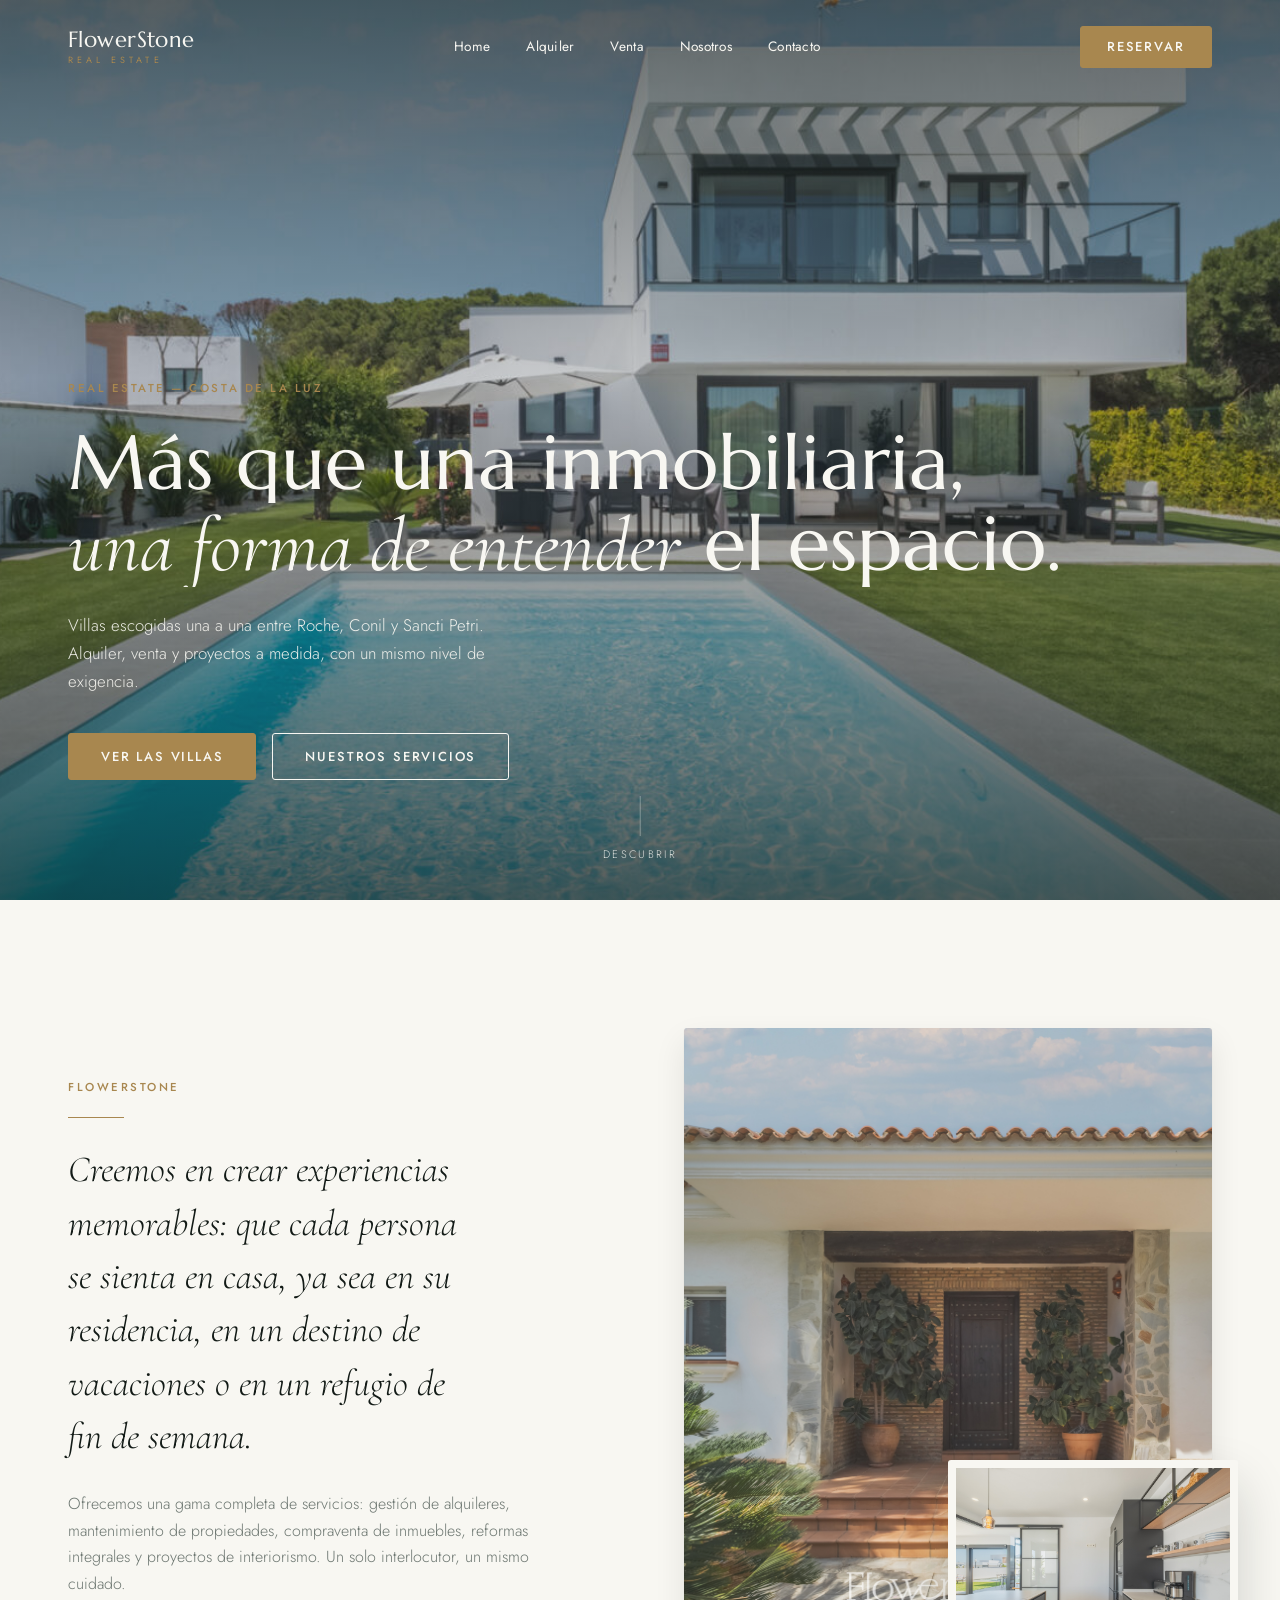
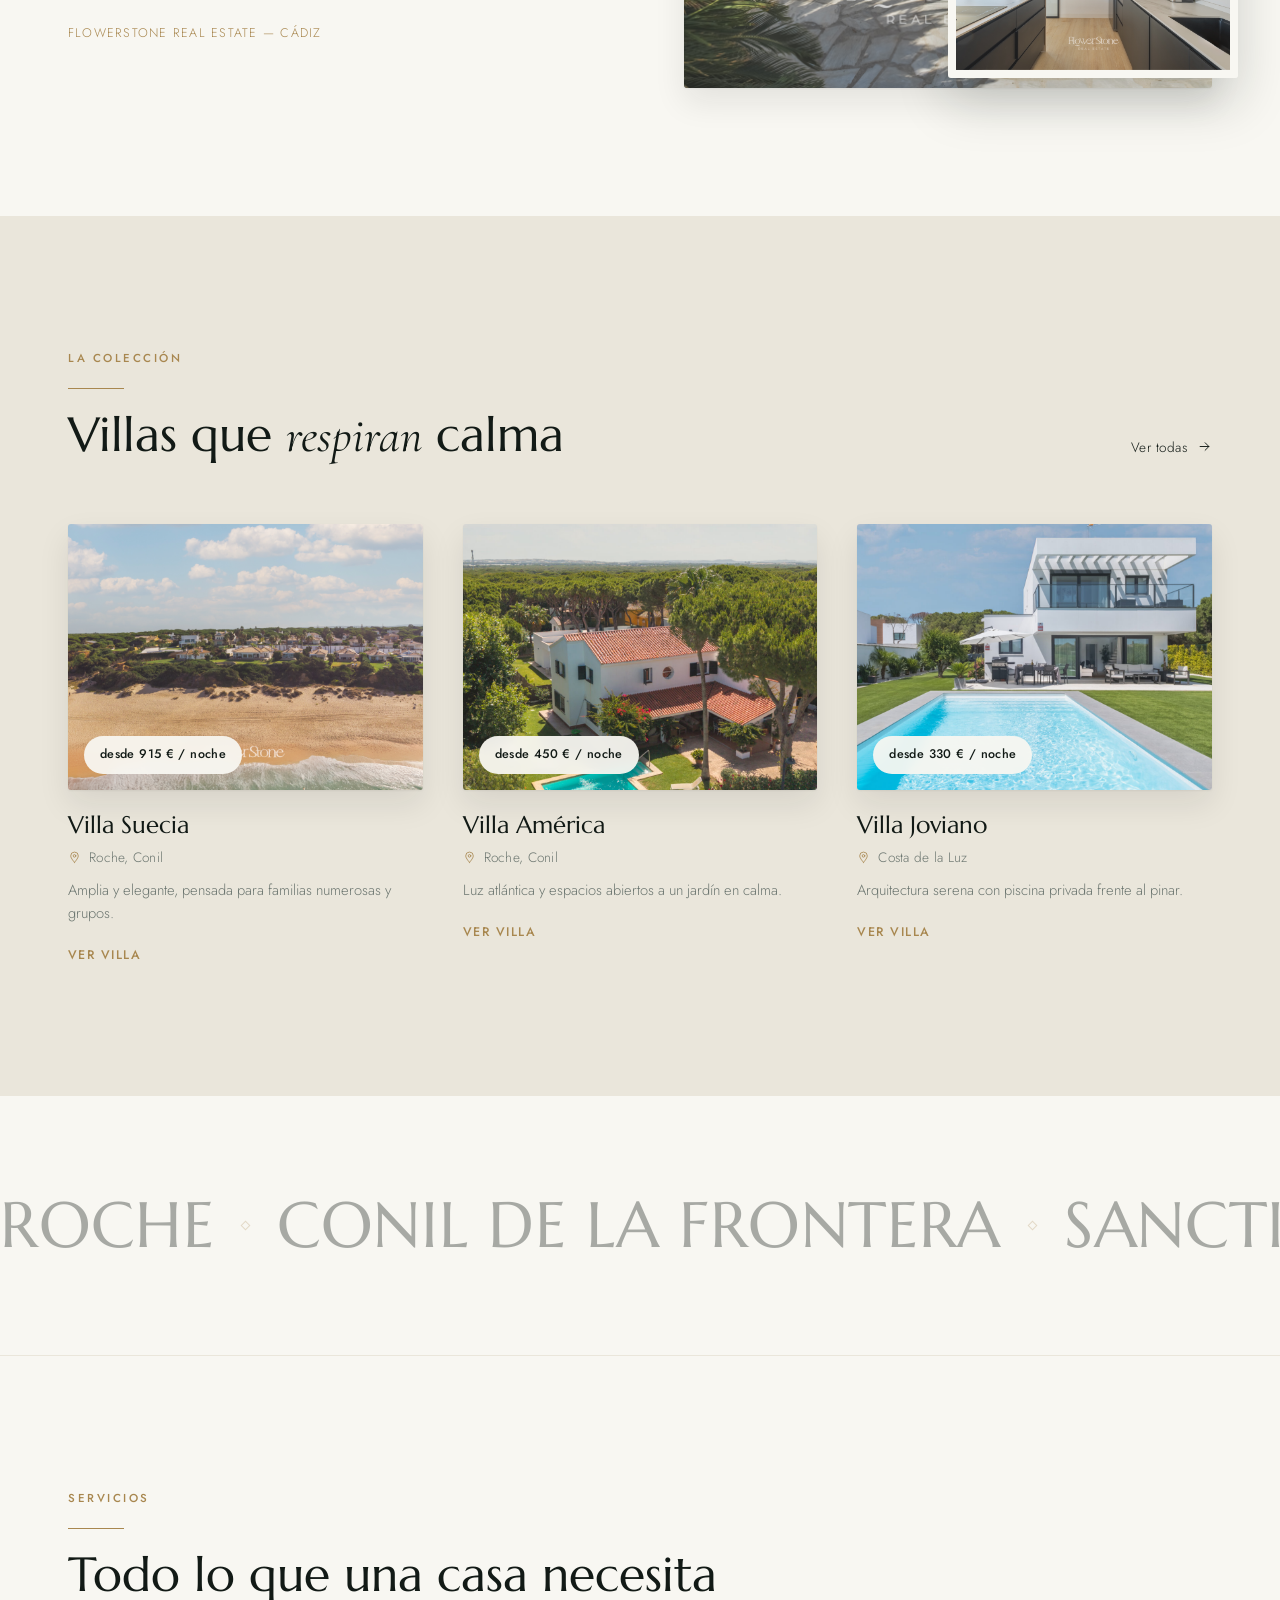
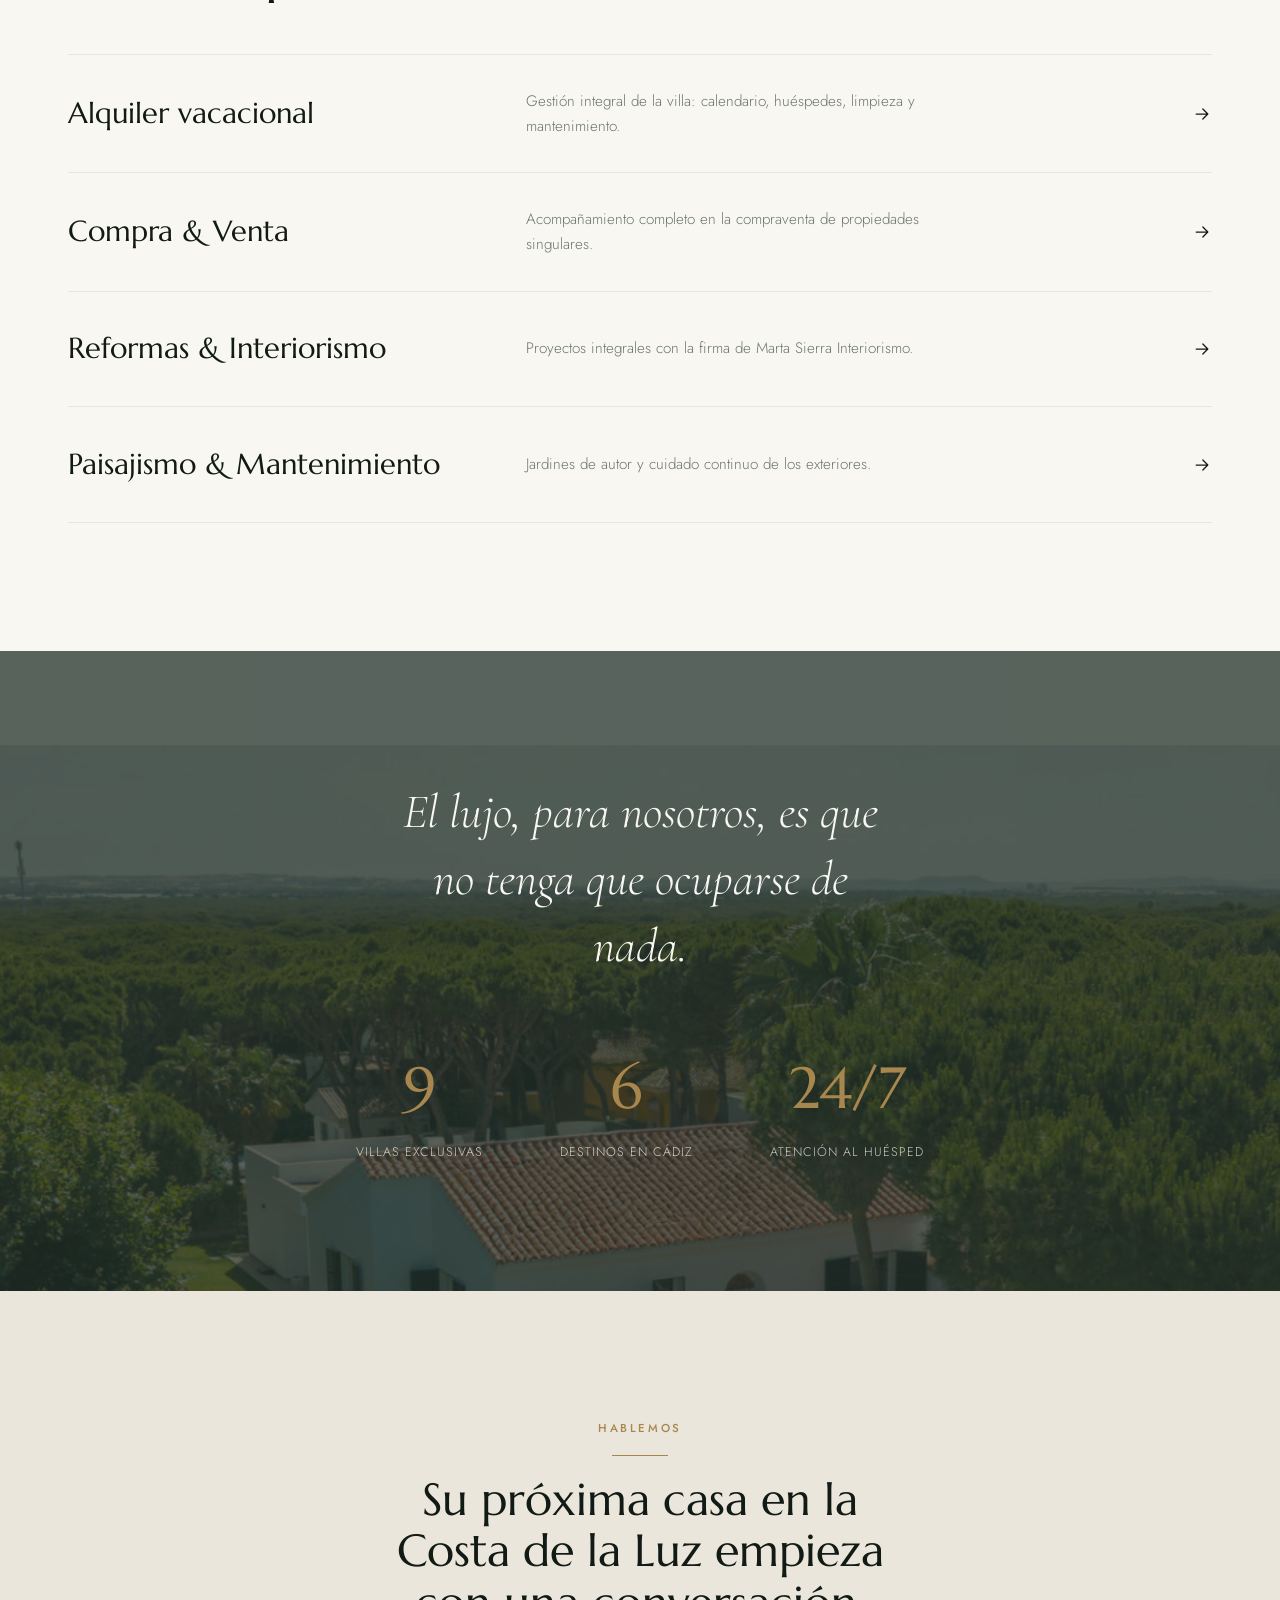
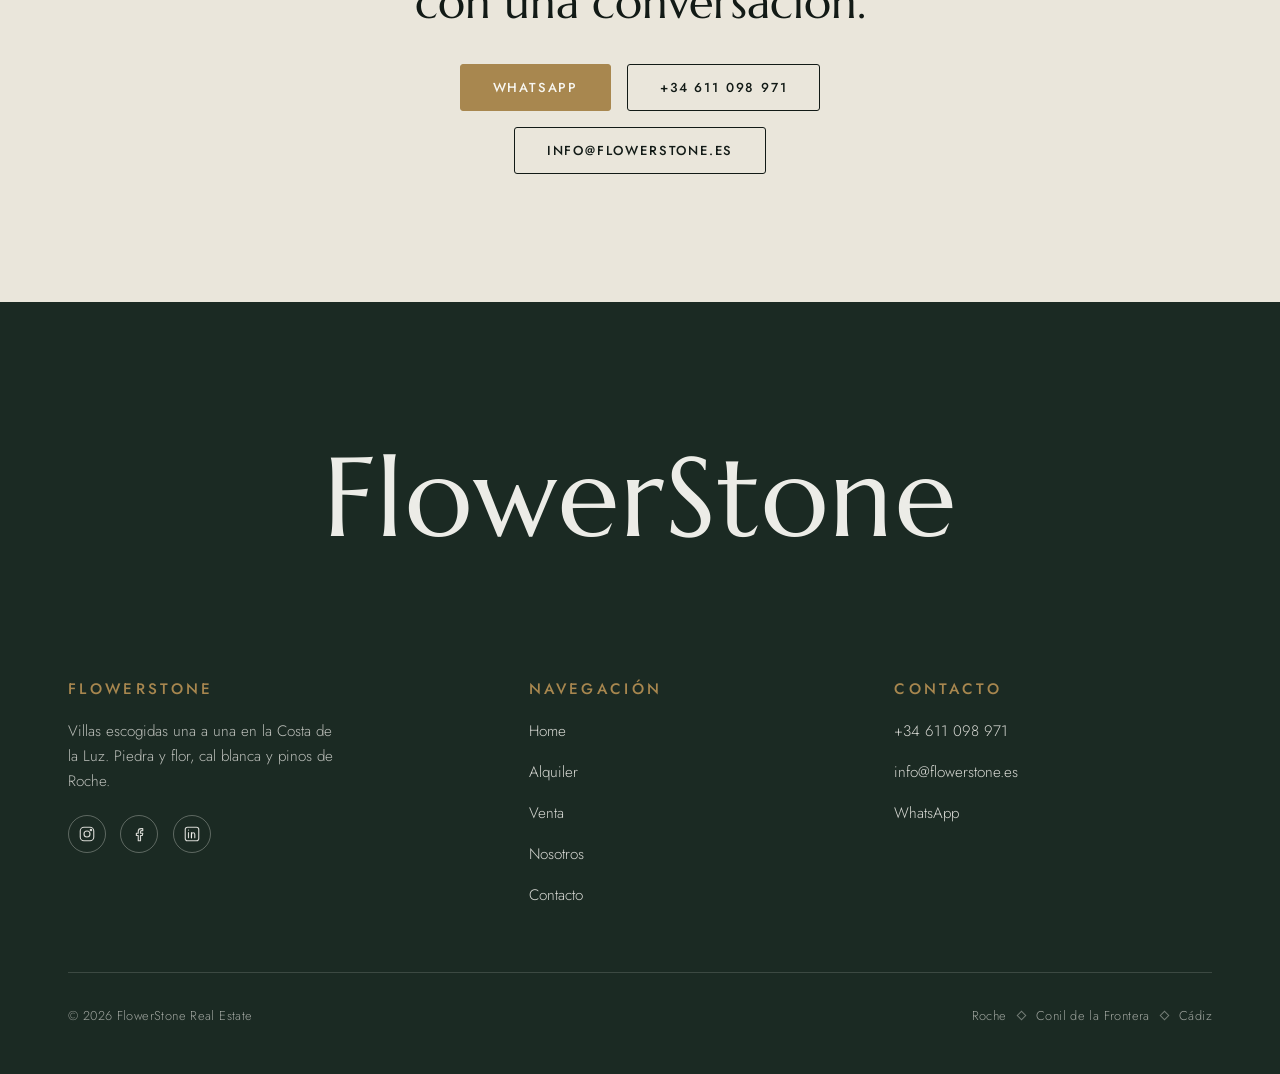
==== commit 64ca57e5: "Añade vista previa de página de villa: Villa Joviano Página de detalle de muestra para enseñar al cl" ====
--- a/index.html
+++ b/index.html
@@ -138,7 +138,7 @@
             </div>
           </a>
 
-          <a class="villa-card reveal" data-delay="3" href="https://flowerstone.es/properties/villa-joviano/">
+          <a class="villa-card reveal" data-delay="3" href="villa-joviano.html">
             <div class="villa-card__media">
               <img src="assets/img/joviano-hero.jpg" alt="Villa Joviano, arquitectura serena junto a la piscina" loading="lazy">
               <span class="villa-card__price">desde 330 € / noche</span>
